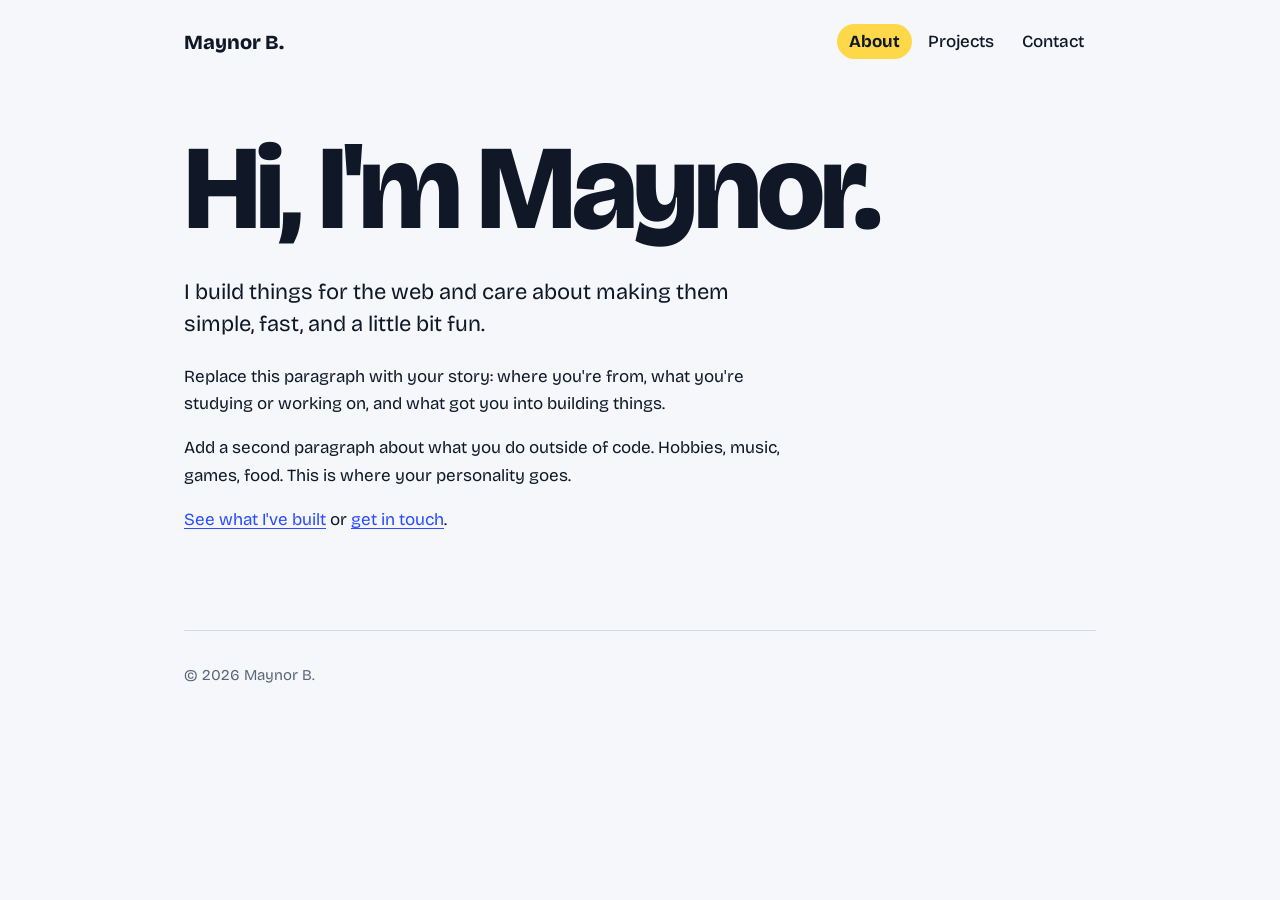
==== index.html @ 7d9c9733 "Simplified to 3 pages and changed .yml" ====
<!DOCTYPE html>
<html lang="en">
<head>
  <meta charset="utf-8">
  <meta name="viewport" content="width=device-width, initial-scale=1">
  <title>About | Maynor B.</title>
  <meta name="description" content="Portfolio of Maynor">
  <link rel="icon" href="favicon.svg" type="image/svg+xml">
  <link rel="preconnect" href="https://fonts.googleapis.com">
  <link rel="preconnect" href="https://fonts.gstatic.com" crossorigin>
  <link rel="stylesheet" href="https://fonts.googleapis.com/css2?family=Bricolage+Grotesque:opsz,wght@12..96,400..800&display=swap">
  <link rel="stylesheet" href="style.css">
</head>
<body>
  <div class="wrap">
    <nav class="site-nav" aria-label="Main">
      <a class="brand" href="index.html">Maynor B.</a>
      <ul>
        <li><a href="index.html" aria-current="page">About</a></li>
        <li><a href="projects.html">Projects</a></li>
        <li><a href="contact.html">Contact</a></li>
      </ul>
    </nav>
    <main>
      <h1>Hi, I'm Maynor.</h1>
      <p class="lead">I build things for the web and care about making them simple, fast, and a little bit fun.</p>
      <div class="text">
        <p>Replace this paragraph with your story: where you're from, what you're studying or working on, and what got you into building things.</p>
        <p>Add a second paragraph about what you do outside of code. Hobbies, music, games, food. This is where your personality goes.</p>
        <p><a href="projects.html">See what I've built</a> or <a href="contact.html">get in touch</a>.</p>
      </div>
    </main>
    <footer>&copy; 2026 Maynor B.</footer>
  </div>
</body>
</html>
---- style.css ----
:root {
  --bg: #F5F7FA;
  --ink: #101828;
  --muted: #5B6577;
  --accent: #2B4CFF;
  --mark: #FFD84A;
  --rule: #D5DBE5;
}

* { box-sizing: border-box; }

body {
  margin: 0;
  background: var(--bg);
  color: var(--ink);
  font: 1.0625rem/1.6 "Bricolage Grotesque", system-ui, sans-serif;
}

a { color: var(--accent); text-underline-offset: 0.2em; }
a:hover { background: var(--mark); color: var(--ink); }
a:focus-visible { outline: 3px solid var(--accent); outline-offset: 2px; }

.wrap { max-width: 60rem; margin: 0 auto; padding: 0 1.5rem; }

/* Navigation: the highlighted link marks the page you're on */
.site-nav {
  display: flex;
  flex-wrap: wrap;
  gap: 1rem;
  align-items: center;
  justify-content: space-between;
  padding: 1.5rem 0;
}
.brand { font-weight: 800; font-size: 1.25rem; color: var(--ink); text-decoration: none; }
.site-nav ul { display: flex; gap: 0.25rem; margin: 0; padding: 0; list-style: none; }
.site-nav ul a {
  display: block;
  padding: 0.25rem 0.75rem;
  border-radius: 999px;
  color: var(--ink);
  text-decoration: none;
  font-weight: 500;
}
.site-nav ul a:hover { background: var(--rule); }
.site-nav ul a[aria-current="page"] { background: var(--mark); font-weight: 700; }

main { padding: 3rem 0 5rem; }

h1 {
  margin: 0 0 2rem;
  font-size: clamp(3rem, 11vw, 7.5rem);
  font-weight: 800;
  line-height: 0.95;
  letter-spacing: -0.035em;
}
h2 { margin: 0 0 0.5rem; font-size: 1.5rem; line-height: 1.2; letter-spacing: -0.01em; }

.lead { max-width: 36rem; font-size: 1.375rem; line-height: 1.45; }
.text { max-width: 38rem; }
.muted { color: var(--muted); }

/* Projects */
.project {
  display: grid;
  grid-template-columns: 1fr 1.4fr;
  gap: 1rem 2rem;
  padding: 1.75rem 0;
  border-top: 2px solid var(--ink);
}
.project:last-child { border-bottom: 2px solid var(--ink); }
.project p { margin: 0; }
.tags { margin: 0.5rem 0 0; padding: 0; list-style: none; color: var(--muted); font-size: 0.9375rem; }

/* Contact */
.email { font-size: clamp(1.5rem, 5vw, 2.75rem); font-weight: 700; letter-spacing: -0.02em; word-break: break-all; }
.links { margin: 2rem 0 0; padding: 0; list-style: none; }
.links li { padding: 0.5rem 0; border-top: 1px solid var(--rule); }

footer { padding: 2rem 0; border-top: 1px solid var(--rule); color: var(--muted); font-size: 0.9375rem; }

@media (max-width: 40rem) {
  .project { grid-template-columns: 1fr; }
}
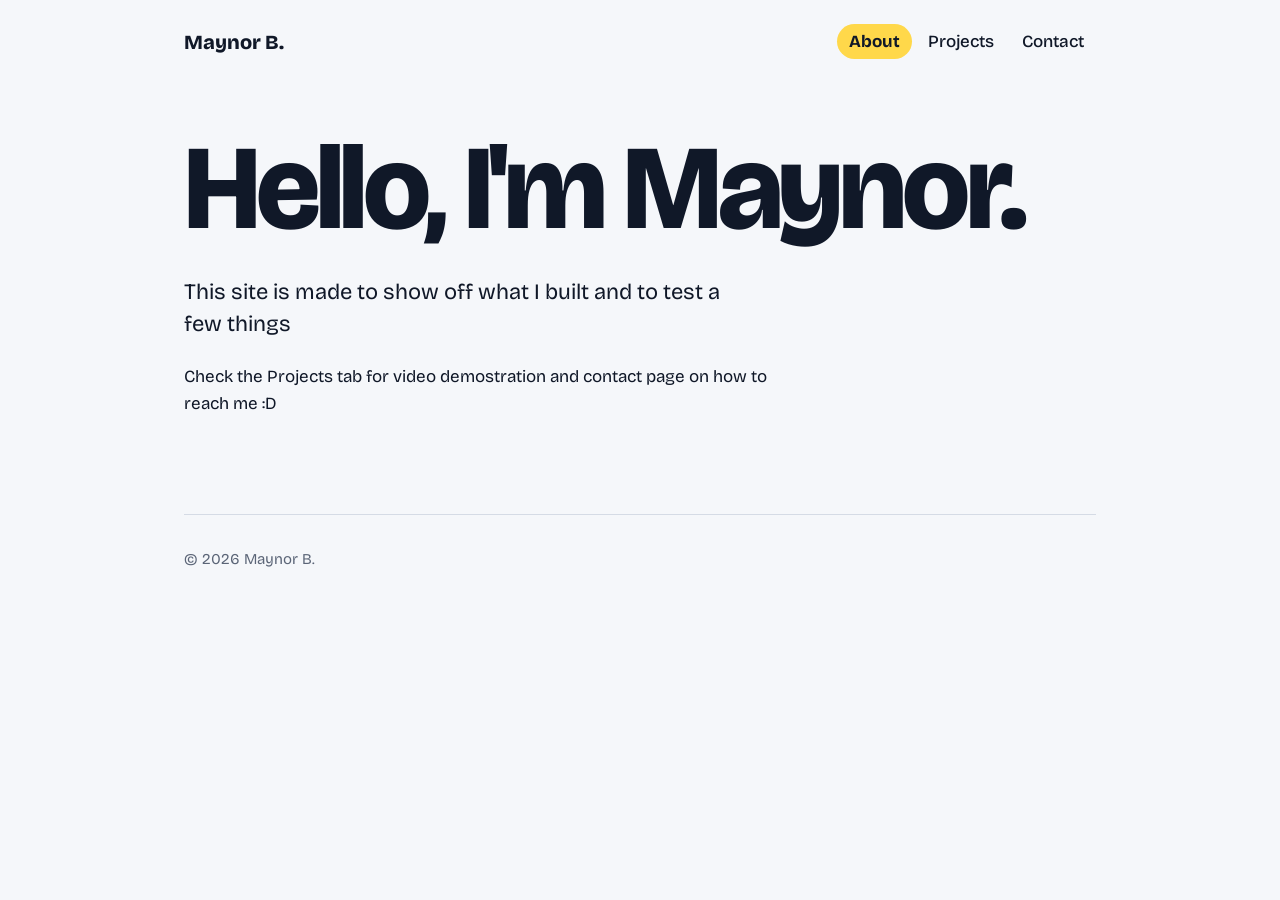
==== commit 8f128ff2: "Added contact and updated about me" ====
--- a/index.html
+++ b/index.html
@@ -22,12 +22,10 @@
       </ul>
     </nav>
     <main>
-      <h1>Hi, I'm Maynor.</h1>
-      <p class="lead">I build things for the web and care about making them simple, fast, and a little bit fun.</p>
+      <h1>Hello, I'm Maynor.</h1>
+      <p class="lead">This site is made to show off what I built and to test a few things</p>
       <div class="text">
-        <p>Replace this paragraph with your story: where you're from, what you're studying or working on, and what got you into building things.</p>
-        <p>Add a second paragraph about what you do outside of code. Hobbies, music, games, food. This is where your personality goes.</p>
-        <p><a href="projects.html">See what I've built</a> or <a href="contact.html">get in touch</a>.</p>
+        <p>Check the Projects tab for video demostration and contact page on how to reach me :D</p>
       </div>
     </main>
     <footer>&copy; 2026 Maynor B.</footer>
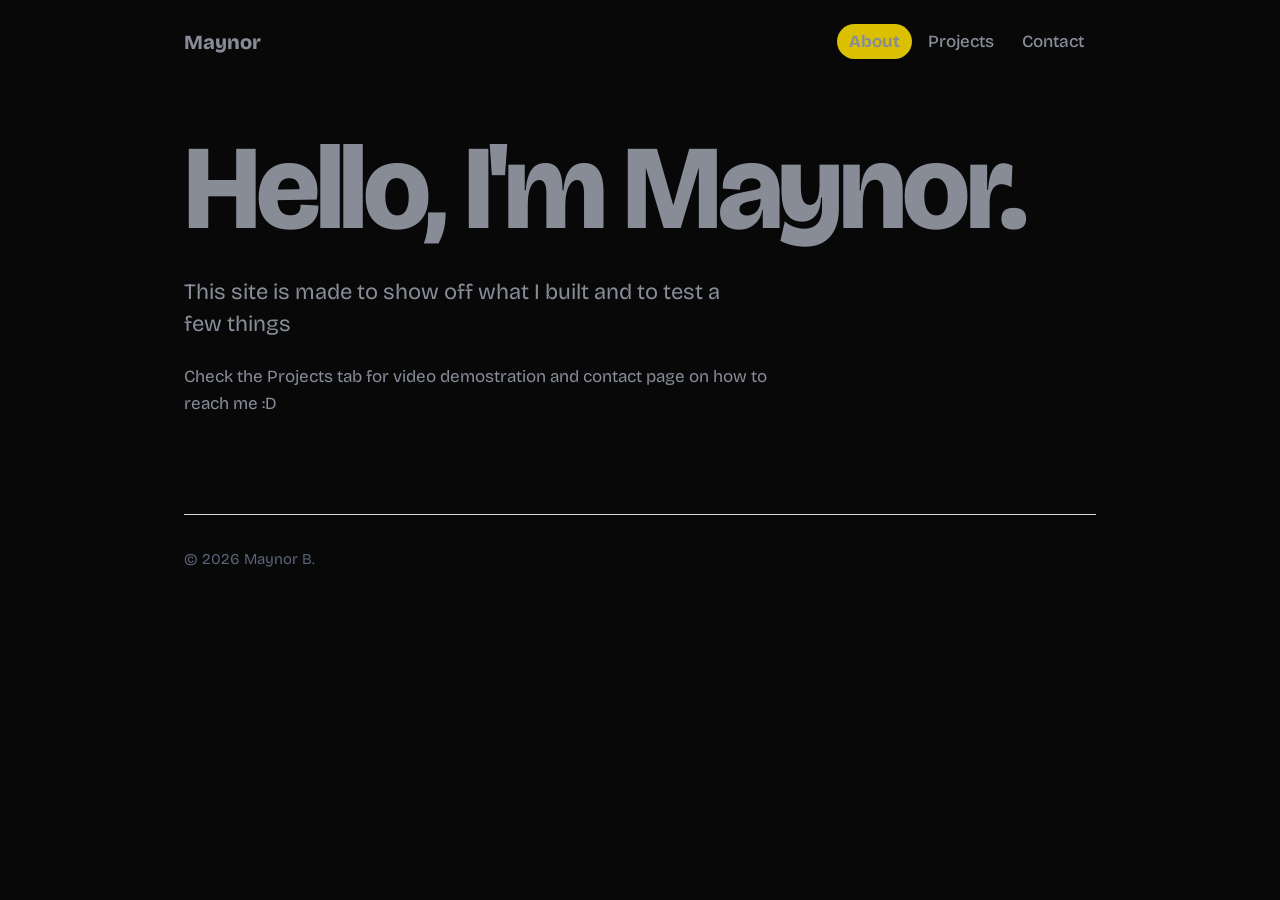
==== commit 4ff47cb4: "Adjustments to Spelling and theme" ====
--- a/index.html
+++ b/index.html
@@ -14,7 +14,7 @@
 <body>
   <div class="wrap">
     <nav class="site-nav" aria-label="Main">
-      <a class="brand" href="index.html">Maynor B.</a>
+      <a class="brand" href="index.html">Maynor</a>
       <ul>
         <li><a href="index.html" aria-current="page">About</a></li>
         <li><a href="projects.html">Projects</a></li>
--- a/style.css
+++ b/style.css
@@ -1,9 +1,9 @@
 :root {
-  --bg: #F5F7FA;
-  --ink: #101828;
+  --bg: #080809;
+  --ink: #878c97;
   --muted: #5B6577;
   --accent: #2B4CFF;
-  --mark: #FFD84A;
+  --mark: #dac000;
   --rule: #D5DBE5;
 }
 
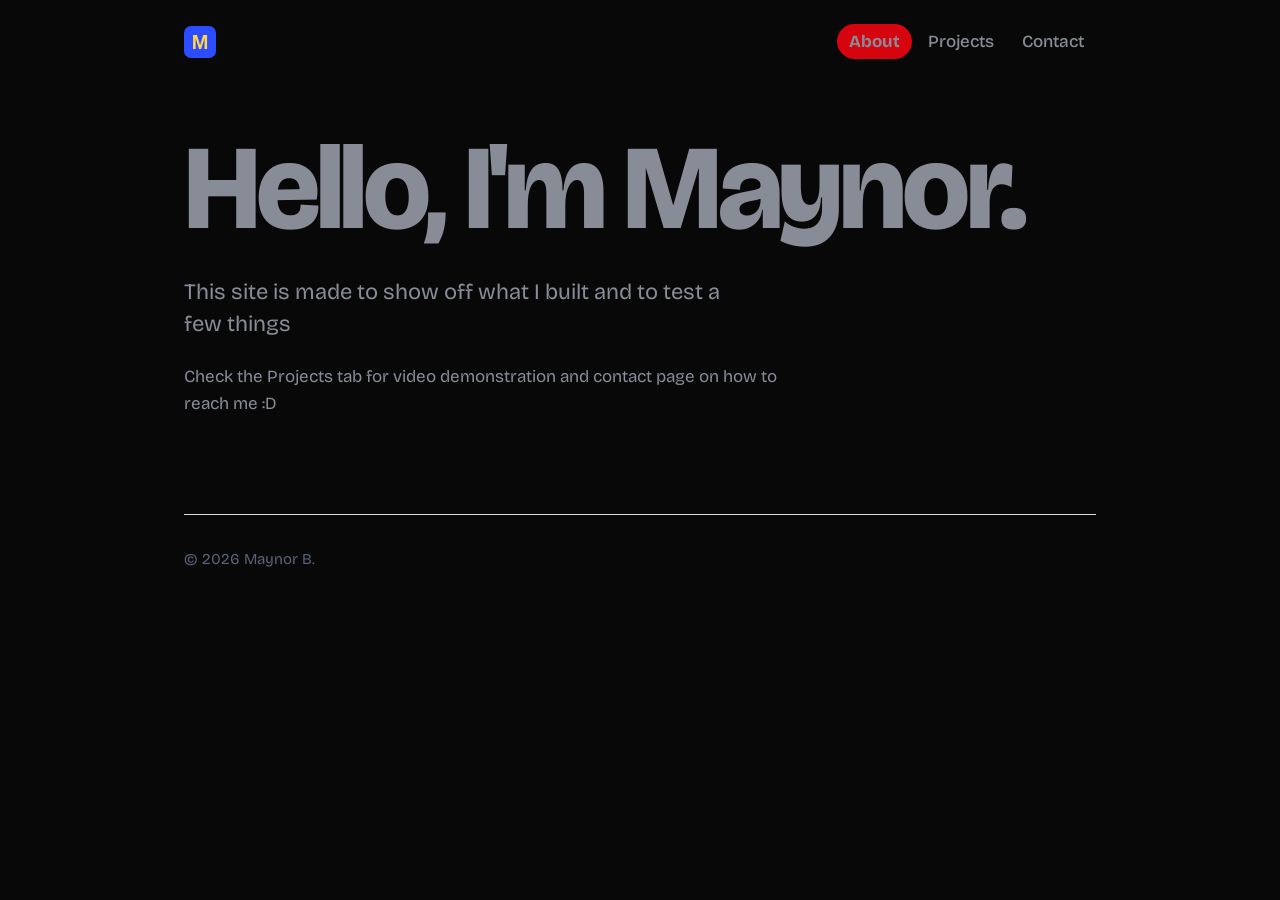
==== commit c6b2629e: "Changed top left with image over text" ====
--- a/index.html
+++ b/index.html
@@ -14,8 +14,7 @@
 <body>
   <div class="wrap">
     <nav class="site-nav" aria-label="Main">
-      <a class="brand" href="index.html">Maynor</a>
-      <ul>
+<a class="brand" href="index.html"><img src="favicon.svg" alt="logo" width="32" height="32"></a>      <ul>
         <li><a href="index.html" aria-current="page">About</a></li>
         <li><a href="projects.html">Projects</a></li>
         <li><a href="contact.html">Contact</a></li>
@@ -25,7 +24,7 @@
       <h1>Hello, I'm Maynor.</h1>
       <p class="lead">This site is made to show off what I built and to test a few things</p>
       <div class="text">
-        <p>Check the Projects tab for video demostration and contact page on how to reach me :D</p>
+        <p>Check the Projects tab for video demonstration and contact page on how to reach me :D</p>
       </div>
     </main>
     <footer>&copy; 2026 Maynor B.</footer>
--- a/style.css
+++ b/style.css
@@ -3,7 +3,7 @@
   --ink: #878c97;
   --muted: #5B6577;
   --accent: #2B4CFF;
-  --mark: #dac000;
+  --mark: #d6040f;
   --rule: #D5DBE5;
 }
 
@@ -31,6 +31,10 @@
   justify-content: space-between;
   padding: 1.5rem 0;
 }
+
+/* Controls the img */
+.brand img { display: block; width: 2rem; height: 2rem; }
+
 .brand { font-weight: 800; font-size: 1.25rem; color: var(--ink); text-decoration: none; }
 .site-nav ul { display: flex; gap: 0.25rem; margin: 0; padding: 0; list-style: none; }
 .site-nav ul a {
@@ -72,7 +76,6 @@
 .tags { margin: 0.5rem 0 0; padding: 0; list-style: none; color: var(--muted); font-size: 0.9375rem; }
 
 /* Contact */
-.email { font-size: clamp(1.5rem, 5vw, 2.75rem); font-weight: 700; letter-spacing: -0.02em; word-break: break-all; }
 .links { margin: 2rem 0 0; padding: 0; list-style: none; }
 .links li { padding: 0.5rem 0; border-top: 1px solid var(--rule); }
 
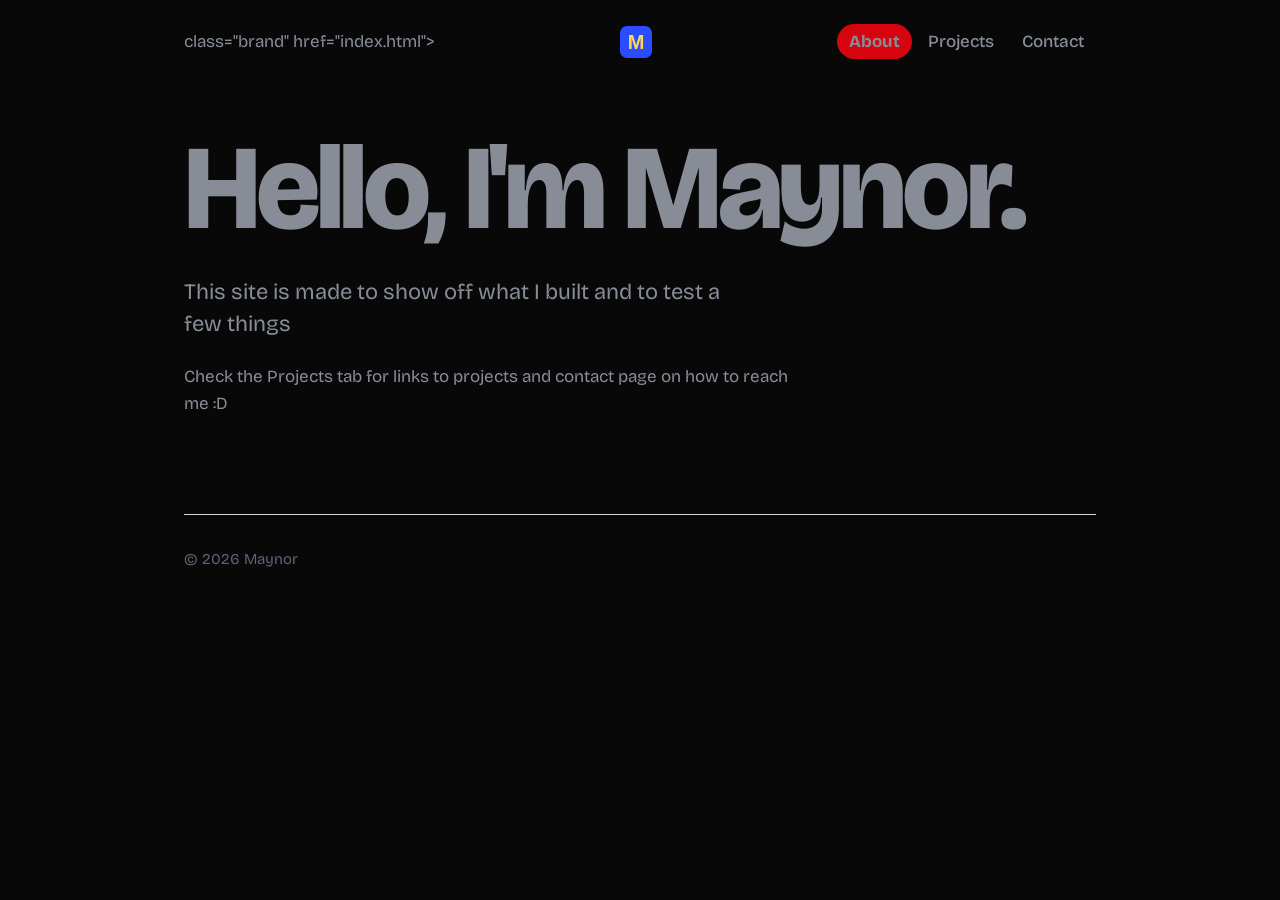
==== commit e15cdd51: "Very light adjustments" ====
--- a/index.html
+++ b/index.html
@@ -14,7 +14,8 @@
 <body>
   <div class="wrap">
     <nav class="site-nav" aria-label="Main">
-<a class="brand" href="index.html"><img src="favicon.svg" alt="logo" width="32" height="32"></a>      <ul>
+      class="brand" href="index.html"><img src="favicon.svg" alt="logo" width="32" height="32">
+      <ul>
         <li><a href="index.html" aria-current="page">About</a></li>
         <li><a href="projects.html">Projects</a></li>
         <li><a href="contact.html">Contact</a></li>
@@ -24,10 +25,10 @@
       <h1>Hello, I'm Maynor.</h1>
       <p class="lead">This site is made to show off what I built and to test a few things</p>
       <div class="text">
-        <p>Check the Projects tab for video demonstration and contact page on how to reach me :D</p>
+        <p>Check the Projects tab for links to projects and contact page on how to reach me :D</p>
       </div>
     </main>
-    <footer>&copy; 2026 Maynor B.</footer>
+    <footer>&copy; 2026 Maynor</footer>
   </div>
 </body>
 </html>
--- a/style.css
+++ b/style.css
@@ -34,8 +34,9 @@
 
 /* Controls the img */
 .brand img { display: block; width: 2rem; height: 2rem; }
+.brand { font-weight: 800; font-size: 1.25rem; color: var(--ink); text-decoration: none; }
 
-.brand { font-weight: 800; font-size: 1.25rem; color: var(--ink); text-decoration: none; }
+
 .site-nav ul { display: flex; gap: 0.25rem; margin: 0; padding: 0; list-style: none; }
 .site-nav ul a {
   display: block;
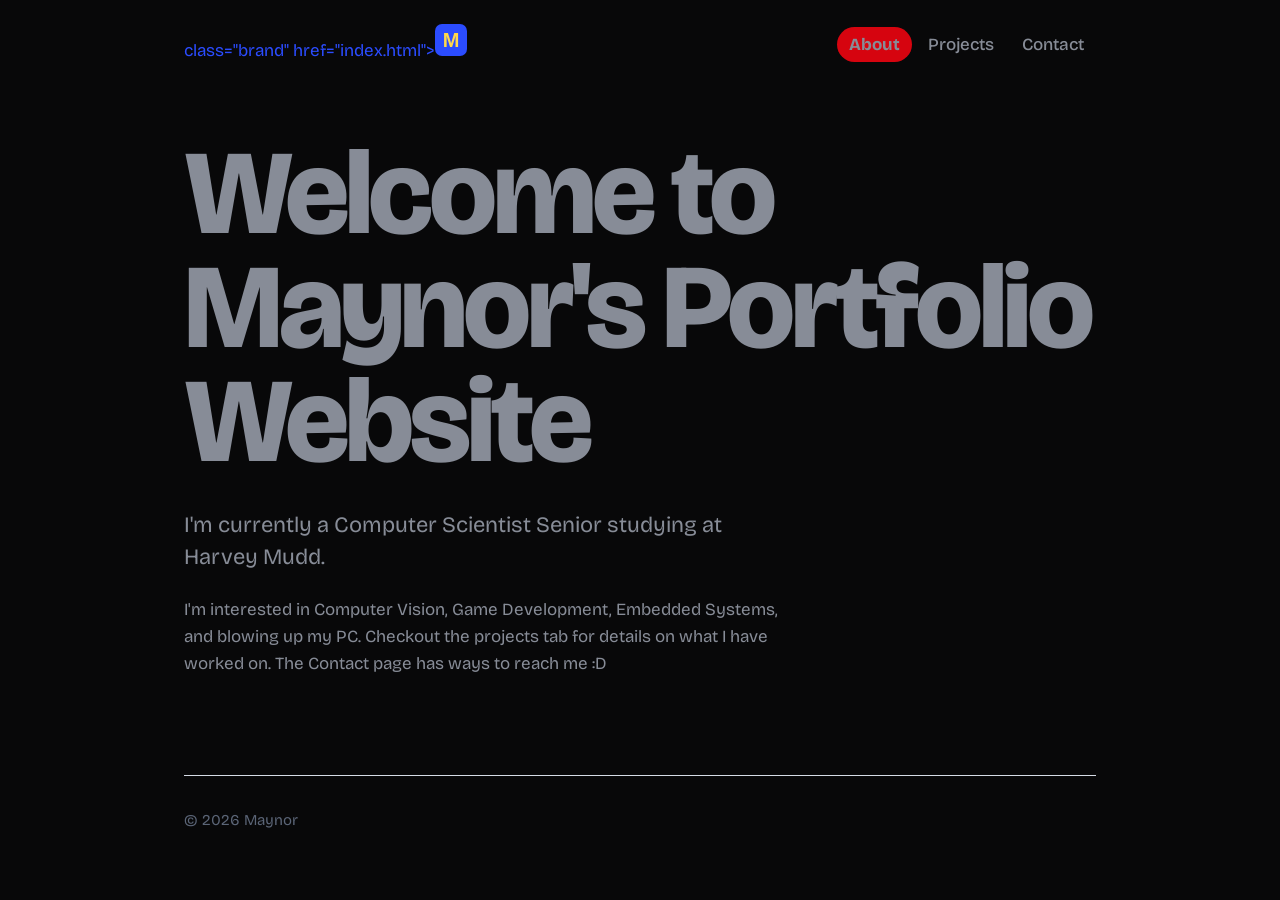
==== commit 9e48f5d8: "Fixed the formagtting fornlogo on index page" ====
--- a/index.html
+++ b/index.html
@@ -3,7 +3,7 @@
 <head>
   <meta charset="utf-8">
   <meta name="viewport" content="width=device-width, initial-scale=1">
-  <title>About | Maynor B.</title>
+  <title>About | Maynor</title>
   <meta name="description" content="Portfolio of Maynor">
   <link rel="icon" href="favicon.svg" type="image/svg+xml">
   <link rel="preconnect" href="https://fonts.googleapis.com">
@@ -14,18 +14,17 @@
 <body>
   <div class="wrap">
     <nav class="site-nav" aria-label="Main">
-      class="brand" href="index.html"><img src="favicon.svg" alt="logo" width="32" height="32">
-      <ul>
+      <a> class="brand" href="index.html"><img src="favicon.svg" alt="logo" width="32" height="32"> </a><ul>
         <li><a href="index.html" aria-current="page">About</a></li>
         <li><a href="projects.html">Projects</a></li>
         <li><a href="contact.html">Contact</a></li>
       </ul>
     </nav>
     <main>
-      <h1>Hello, I'm Maynor.</h1>
-      <p class="lead">This site is made to show off what I built and to test a few things</p>
+      <h1>Welcome to Maynor's Portfolio Website </h1>
+      <p class="lead">I'm currently a Computer Scientist Senior studying at Harvey Mudd.</p>
       <div class="text">
-        <p>Check the Projects tab for links to projects and contact page on how to reach me :D</p>
+        <p>  I'm interested in Computer Vision, Game Development, Embedded Systems, and blowing up my PC. Checkout the projects tab for details on what I have worked on. The Contact page has ways to reach me :D </p>
       </div>
     </main>
     <footer>&copy; 2026 Maynor</footer>
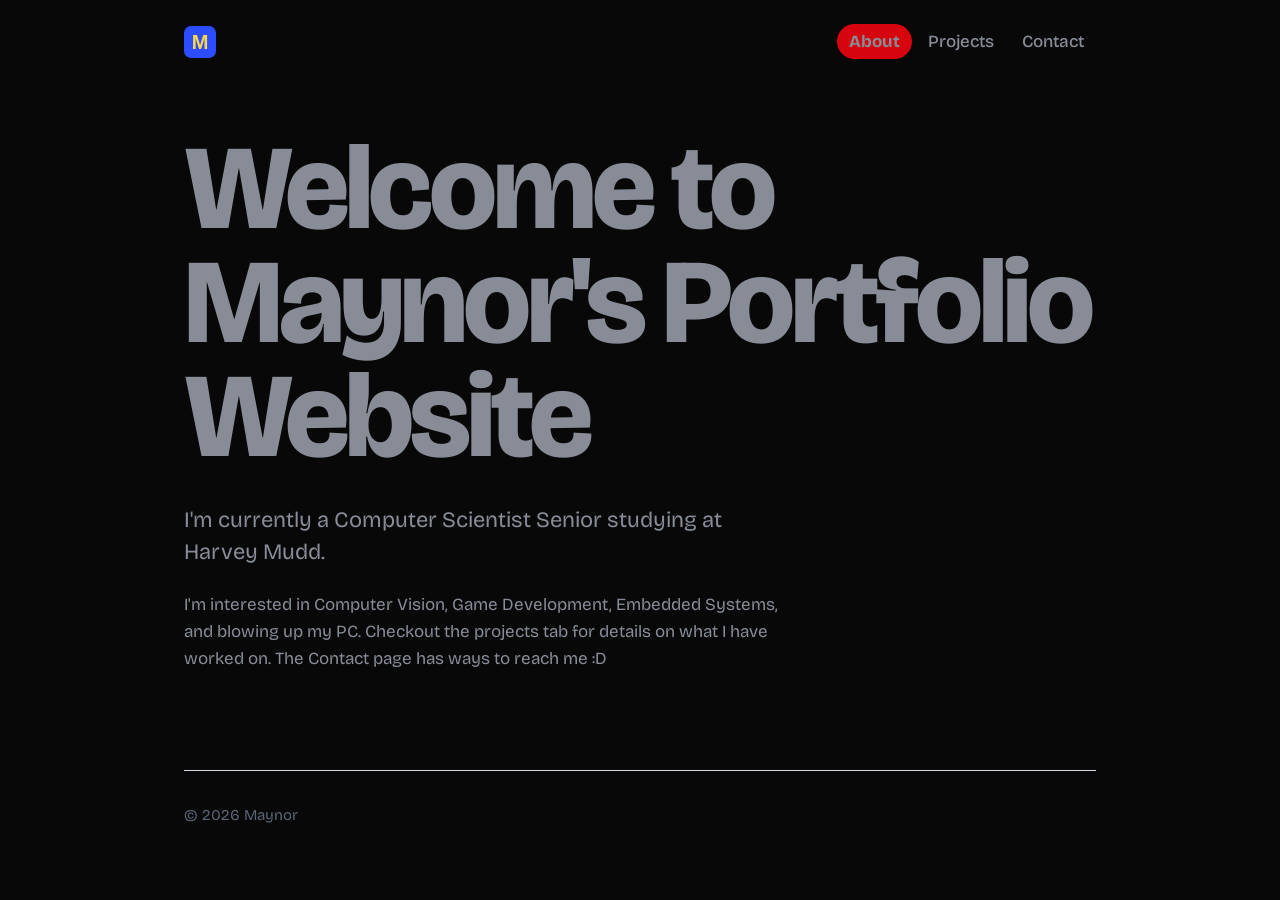
==== commit a4379d91: "It was a syntax error..." ====
--- a/index.html
+++ b/index.html
@@ -14,7 +14,7 @@
 <body>
   <div class="wrap">
     <nav class="site-nav" aria-label="Main">
-      <a> class="brand" href="index.html"><img src="favicon.svg" alt="logo" width="32" height="32"> </a><ul>
+<a class="brand" href="index.html"><img src="favicon.svg" alt="logo" width="32" height="32"> </a><ul>
         <li><a href="index.html" aria-current="page">About</a></li>
         <li><a href="projects.html">Projects</a></li>
         <li><a href="contact.html">Contact</a></li>
